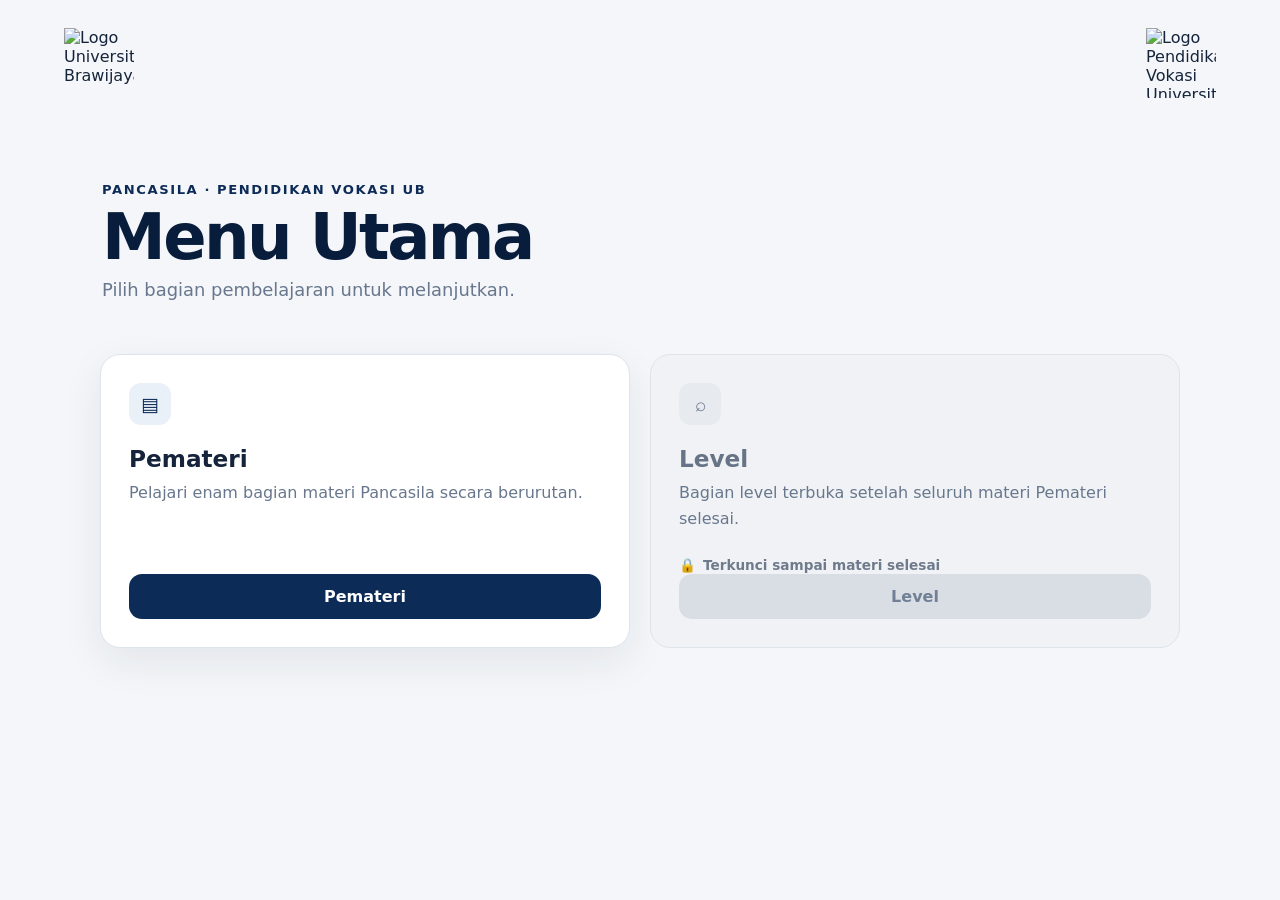
==== menu.html @ 7c61ba81 "Update and rename style.css to menu.html" ====
<!DOCTYPE html>
<html lang="id">
<head>
    <meta charset="UTF-8">
    <meta name="viewport" content="width=device-width, initial-scale=1.0">
    <title>Menu Utama — Pancasila | Pendidikan Vokasi UB</title>
    <style>
        :root {
            --ub-blue: #0d2b57;
            --ub-blue-deep: #081d3b;
            --ub-blue-soft: #eaf0f8;
            --ub-gold: #c9a227;
            --ink: #15243a;
            --muted: #68778d;
            --surface: #ffffff;
            --soft: #f4f6f9;
            --line: #dde4ec;
            --shadow: 0 14px 40px rgba(21, 36, 58, 0.08);
        }

        * { box-sizing: border-box; }
        html { scroll-behavior: smooth; }
        body {
            margin: 0;
            min-height: 100vh;
            font-family: Inter, ui-sans-serif, system-ui, -apple-system, BlinkMacSystemFont, "Segoe UI", sans-serif;
            color: var(--ink);
            background: var(--soft);
        }

        button, a { font: inherit; }
        button { cursor: pointer; }
        img { max-width: 100%; }

        .shell { min-height: 100vh; }

        header {
            position: sticky;
            top: 0;
            z-index: 20;
            display: flex;
            align-items: flex-start;
            justify-content: space-between;
            padding: clamp(16px, 3vw, 28px) clamp(18px, 5vw, 64px);
            background: transparent;
            border-bottom: 0;
        }

        header img {
            width: clamp(46px, 6vw, 70px);
            height: clamp(46px, 6vw, 70px);
            object-fit: contain;
            display: block;
        }

        main {
            width: min(1080px, calc(100% - 32px));
            margin: 0 auto;
            padding: 38px 0 70px;
        }

        .view { display: none; animation: viewIn 260ms ease both; }
        .view.active { display: block; }

        @keyframes viewIn {
            from { opacity: 0; transform: translateY(8px); }
            to { opacity: 1; transform: translateY(0); }
        }

        .menu-hero {
            padding: 18px 2px 28px;
        }

        .eyebrow {
            margin: 0 0 8px;
            font-size: .82rem;
            font-weight: 800;
            letter-spacing: .12em;
            text-transform: uppercase;
            color: var(--ub-blue);
        }

        h1, h2, h3, p { margin-top: 0; }

        h1 {
            margin-bottom: 10px;
            font-size: clamp(2.3rem, 5vw, 4.1rem);
            letter-spacing: -.04em;
            line-height: 1;
            color: var(--ub-blue-deep);
        }

        .lead {
            margin-bottom: 0;
            color: var(--muted);
            font-size: clamp(1rem, 2vw, 1.12rem);
        }

        .menu-grid {
            display: grid;
            grid-template-columns: repeat(2, minmax(0, 1fr));
            gap: 20px;
            margin-top: 26px;
        }

        .menu-card {
            min-height: 210px;
            border: 1px solid var(--line);
            border-radius: 20px;
            background: var(--surface);
            box-shadow: var(--shadow);
            padding: 28px;
            display: flex;
            flex-direction: column;
            justify-content: space-between;
            transition: transform 180ms ease, box-shadow 180ms ease, border-color 180ms ease;
        }

        .menu-card:not(.locked):hover {
            transform: translateY(-3px);
            box-shadow: 0 18px 46px rgba(21, 36, 58, 0.11);
            border-color: #c5d1df;
        }

        .menu-icon {
            width: 42px;
            height: 42px;
            border-radius: 12px;
            display: grid;
            place-items: center;
            background: var(--ub-blue-soft);
            color: var(--ub-blue);
            font-size: 1.2rem;
        }

        .menu-card h2 { margin: 20px 0 8px; font-size: 1.45rem; }
        .menu-card p { margin-bottom: 22px; color: var(--muted); line-height: 1.65; }

        .primary-btn, .secondary-btn, .arrow-btn, .level-btn {
            border: 0;
            border-radius: 13px;
            transition: transform 180ms ease, background 180ms ease, box-shadow 180ms ease, border-color 180ms ease;
        }

        .primary-btn {
            width: 100%;
            padding: 13px 18px;
            background: var(--ub-blue);
            color: #fff;
            font-weight: 800;
        }

        .primary-btn:hover { background: #12376d; transform: translateY(-1px); }

        .locked {
            background: #f0f2f5;
            box-shadow: none;
            color: #677487;
        }

        .locked .menu-icon { background: #e7ebf0; color: #69778a; }
        .locked .primary-btn {
            background: #d9dee5;
            color: #728095;
            cursor: not-allowed;
        }

        .locked .primary-btn:hover { transform: none; background: #d9dee5; }

        .lock-note {
            display: inline-flex;
            align-items: center;
            gap: 7px;
            font-size: .85rem;
            font-weight: 700;
            color: #6f7b8c;
        }

        .section-top {
            display: flex;
            align-items: center;
            justify-content: space-between;
            gap: 16px;
            margin-bottom: 20px;
        }

        .section-title h2 {
            margin-bottom: 7px;
            font-size: clamp(1.8rem, 4vw, 2.65rem);
            letter-spacing: -.03em;
            color: var(--ub-blue-deep);
        }

        .section-title p { margin: 0; color: var(--muted); }

        .secondary-btn {
            padding: 10px 14px;
            color: var(--ub-blue);
            background: #fff;
            border: 1px solid var(--line);
            font-weight: 800;
            white-space: nowrap;
        }

        .secondary-btn:hover { border-color: #bdc9d8; background: #fbfcfe; }

        .material-card {
            border: 1px solid var(--line);
            border-radius: 20px;
            background: #fff;
            box-shadow: var(--shadow);
            overflow: hidden;
        }

        .progress-row {
            display: flex;
            align-items: center;
            justify-content: space-between;
            gap: 16px;
            padding: 15px 22px;
            border-bottom: 1px solid var(--line);
            color: var(--muted);
            font-size: .9rem;
            font-weight: 800;
        }

        .progress-track {
            height: 5px;
            background: #e8edf3;
            overflow: hidden;
        }

        .progress-fill {
            height: 100%;
            width: 16.6667%;
            background: var(--ub-blue);
            transition: width 250ms ease;
        }

        .material-body {
            padding: clamp(24px, 4vw, 48px);
        }

        .material-body h3 {
            margin-bottom: 20px;
            font-size: clamp(1.65rem, 3.6vw, 2.45rem);
            line-height: 1.12;
            letter-spacing: -.025em;
            color: var(--ub-blue-deep);
        }

        .summary-label, .points-label {
            margin: 0 0 8px;
            font-size: .82rem;
            font-weight: 900;
            letter-spacing: .08em;
            text-transform: uppercase;
            color: var(--ub-blue);
        }

        .summary-text {
            margin-bottom: 28px;
            font-size: 1.05rem;
            line-height: 1.8;
            color: #34445a;
        }

        .points-list {
            margin: 0;
            padding-left: 1.2rem;
            color: #304158;
            line-height: 1.75;
        }

        .points-list li { padding-left: .28rem; margin-bottom: 8px; }
        .points-list ul { margin: 7px 0 2px; padding-left: 1.2rem; }

        .material-nav {
            display: grid;
            grid-template-columns: 56px 1fr 56px;
            align-items: center;
            gap: 14px;
            margin-top: 18px;
        }

        .nav-spacer { min-height: 1px; }

        .arrow-btn {
            width: 56px;
            height: 56px;
            display: grid;
            place-items: center;
            background: var(--ub-blue);
            color: #fff;
            font-size: 1.25rem;
            font-weight: 900;
        }

        .arrow-btn:hover:not(:disabled) { background: #12376d; transform: translateY(-1px); }
        .arrow-btn:disabled { background: #d9dee5; color: #8793a2; cursor: not-allowed; }

        .nav-center { text-align: center; }
        .nav-center strong { display: block; margin-bottom: 4px; color: var(--ub-blue-deep); }
        .nav-center span { color: var(--muted); font-size: .92rem; }

        .tutorial-card {
            border: 1px solid var(--line);
            border-radius: 20px;
            background: #fff;
            box-shadow: var(--shadow);
            overflow: hidden;
        }

        .tutorial-stage {
            width: min(680px, 100%);
            aspect-ratio: 1 / 1;
            margin: 0 auto;
            background: #edf1f5;
            display: grid;
            place-items: center;
        }

        .tutorial-stage img {
            width: 100%;
            height: 100%;
            object-fit: contain;
            display: block;
        }

        .tutorial-controls {
            display: grid;
            grid-template-columns: 52px 1fr 52px;
            align-items: center;
            gap: 12px;
            padding: 16px 18px 18px;
        }

        .tutorial-count { text-align: center; font-weight: 900; color: var(--ub-blue-deep); }

        .tutorial-arrow {
            width: 52px;
            height: 48px;
            border: 1px solid var(--line);
            border-radius: 12px;
            background: #fff;
            color: var(--ub-blue);
            font-size: 1.2rem;
            font-weight: 900;
        }

        .tutorial-arrow:hover:not(:disabled) { background: var(--ub-blue-soft); }
        .tutorial-arrow:disabled { color: #99a4b2; background: #f3f5f7; cursor: not-allowed; }

        .level-links {
            width: min(740px, 100%);
            margin: 24px auto 0;
            display: grid;
            grid-template-columns: repeat(2, minmax(0, 1fr));
            gap: 14px;
        }

        .level-btn {
            display: flex;
            align-items: center;
            justify-content: space-between;
            gap: 14px;
            padding: 16px 18px;
            background: var(--ub-blue);
            color: #fff;
            text-decoration: none;
            font-weight: 900;
            box-shadow: 0 8px 22px rgba(13, 43, 87, 0.14);
        }

        .level-btn:hover { background: #12376d; transform: translateY(-1px); }

        .level-sub { display: block; margin-top: 4px; font-size: .78rem; font-weight: 600; opacity: .78; }
        .level-arrow { font-size: 1.1rem; }

        .notice {
            margin-top: 18px;
            padding: 13px 15px;
            border-radius: 12px;
            background: #f8fafc;
            border: 1px solid var(--line);
            color: var(--muted);
            font-size: .9rem;
            line-height: 1.55;
        }

        .sr-only {
            position: absolute;
            width: 1px;
            height: 1px;
            padding: 0;
            margin: -1px;
            overflow: hidden;
            clip: rect(0, 0, 0, 0);
            white-space: nowrap;
            border: 0;
        }

        @media (max-width: 720px) {
            main { width: min(100% - 22px, 680px); padding-top: 26px; }
            .menu-grid { grid-template-columns: 1fr; }
            .menu-card { min-height: 190px; }
            .section-top { align-items: flex-start; }
            .material-nav { grid-template-columns: 50px 1fr 50px; gap: 8px; }
            .arrow-btn { width: 50px; height: 50px; }
        }

        @media (max-width: 520px) {
            header { padding: 14px; }
            header img { width: 50px; height: 50px; }
            main { width: min(100% - 16px, 680px); padding-bottom: 40px; }
            .menu-hero { padding-top: 10px; }
            .menu-card { padding: 22px; }
            .section-top { display: grid; gap: 12px; }
            .secondary-btn { width: 100%; }
            .material-body { padding: 22px 18px; }
            .progress-row { padding-left: 16px; padding-right: 16px; }
            .material-nav { position: sticky; bottom: 10px; background: rgba(244, 246, 249, .96); padding: 10px 0; }
            .level-links { grid-template-columns: 1fr; }
            .tutorial-controls { padding-left: 12px; padding-right: 12px; }
        }

        @media (prefers-reduced-motion: reduce) {
            *, *::before, *::after { animation-duration: .01ms !important; animation-iteration-count: 1 !important; transition-duration: .01ms !important; scroll-behavior: auto !important; }
        }
    </style>
</head>
<body>
    <div class="shell">
        <header aria-label="Identitas Universitas Brawijaya">
            <!-- Logo tetap memakai rasio 1:1 dan object-fit contain. -->
            <img src="logo_ub.png" alt="Logo Universitas Brawijaya">
            <img src="logo_vokasi.png" alt="Logo Pendidikan Vokasi Universitas Brawijaya">
        </header>

        <main>
            <!-- ====================== MENU UTAMA ====================== -->
            <section class="view active" id="menuView" aria-labelledby="menuTitle">
                <div class="menu-hero">
                    <p class="eyebrow">Pancasila · Pendidikan Vokasi UB</p>
                    <h1 id="menuTitle">Menu Utama</h1>
                    <p class="lead">Pilih bagian pembelajaran untuk melanjutkan.</p>
                </div>

                <div class="menu-grid">
                    <article class="menu-card">
                        <div>
                            <div class="menu-icon" aria-hidden="true">▤</div>
                            <h2>Pemateri</h2>
                            <p>Pelajari enam bagian materi Pancasila secara berurutan.</p>
                        </div>
                        <button class="primary-btn" id="materiButton" type="button">Pemateri</button>
                    </article>

                    <article class="menu-card locked" id="levelCard">
                        <div>
                            <div class="menu-icon" aria-hidden="true">⌕</div>
                            <h2>Level</h2>
                            <p>Bagian level terbuka setelah seluruh materi Pemateri selesai.</p>
                        </div>
                        <div>
                            <div class="lock-note" id="lockNote"><span aria-hidden="true">🔒</span> Terkunci sampai materi selesai</div>
                            <button class="primary-btn" id="levelButton" type="button" disabled>Level</button>
                        </div>
                    </article>
                </div>
            </section>

            <!-- ====================== PEMATERI ====================== -->
            <section class="view" id="materialView" aria-labelledby="materialHeading">
                <div class="section-top">
                    <div class="section-title">
                        <h2 id="materialHeading">Pemateri</h2>
                        <p>Materi Pancasila dalam enam bagian.</p>
                    </div>
                    <button class="secondary-btn" id="materialBack" type="button">← Kembali</button>
                </div>

                <article class="material-card">
                    <div class="progress-row">
                        <span id="materialCounter">1 / 6</span>
                        <span>Materi Pancasila</span>
                    </div>
                    <div class="progress-track" aria-hidden="true">
                        <div class="progress-fill" id="materialProgress"></div>
                    </div>
                    <div class="material-body">
                        <h3 id="materialTitle"></h3>
                        <p class="summary-label">Rangkuman:</p>
                        <p class="summary-text" id="materialSummary"></p>
                        <p class="points-label">Poin-Poin Penting:</p>
                        <div id="materialPoints"></div>
                    </div>
                </article>

                <div class="material-nav" aria-label="Navigasi materi">
                    <button class="arrow-btn" id="materialPrev" type="button" aria-label="Materi sebelumnya">←</button>
                    <div class="nav-center">
                        <strong id="navActionLabel">Lanjut ke materi berikutnya</strong>
                        <span id="navActionHint">Gunakan panah untuk berpindah materi.</span>
                    </div>
                    <button class="arrow-btn" id="materialNext" type="button" aria-label="Materi berikutnya">→</button>
                </div>
            </section>

            <!-- ====================== LEVEL / TUTORIAL ====================== -->
            <section class="view" id="levelView" aria-labelledby="levelHeading">
                <div class="section-top">
                    <div class="section-title">
                        <h2 id="levelHeading">Level</h2>
                        <p>Tutorial 1–8 sebelum masuk ke level permainan.</p>
                    </div>
                    <button class="secondary-btn" id="levelBack" type="button">← Kembali</button>
                </div>

                <article class="tutorial-card" aria-label="Tutorial level">
                    <div class="tutorial-stage" id="tutorialStage">
                        <img id="tutorialImage" src="tutorial1.png" alt="Tutorial 1 dari 8">
                    </div>
                    <div class="tutorial-controls">
                        <button class="tutorial-arrow" id="tutorialPrev" type="button" aria-label="Tutorial sebelumnya">←</button>
                        <div class="tutorial-count" id="tutorialCounter">1 / 8</div>
                        <button class="tutorial-arrow" id="tutorialNext" type="button" aria-label="Tutorial berikutnya">→</button>
                    </div>
                </article>

                <!--
                    LINK LEVEL: cukup ganti dua nilai di JavaScript (LEVEL_LINKS)
                    untuk mengganti URL YouTube di kemudian hari.
                -->
                <div class="level-links">
                    <a class="level-btn" id="level1Link" href="https://www.youtube.com/shorts/H8m9UCPLd7U" target="_blank" rel="noopener">
                        <span>LEVEL 1<span class="level-sub">Buka level</span></span>
                        <span class="level-arrow" aria-hidden="true">→</span>
                    </a>
                    <a class="level-btn" id="level2Link" href="https://www.youtube.com/shorts/H8m9UCPLd7U" target="_blank" rel="noopener">
                        <span>LEVEL 2<span class="level-sub">Buka level</span></span>
                        <span class="level-arrow" aria-hidden="true">→</span>
                    </a>
                </div>

                <div class="notice">Level 1 dan Level 2 sama-sama terbuka setelah bagian Level dapat diakses.</div>
            </section>
        </main>
    </div>

    <script>
        /* ====================== KONFIGURASI MUDAH DIUBAH ====================== */
        const ASSET_PATH = '';
        const TUTORIAL_IMAGES = [
            'tutorial1.png',
            'tutorial2.png',
            'tutorial3.png',
            'tutorial4.png',
            'tutorial5.png',
            'tutorial6.png',
            'tutorial7.png',
            'tutorial8.png'
        ];

        // Ganti URL dua level ini bila diperlukan.
        const LEVEL_LINKS = {
            level1: 'https://www.youtube.com/shorts/H8m9UCPLd7U',
            level2: 'https://www.youtube.com/shorts/H8m9UCPLd7U'
        };

        const STORAGE_KEY = 'pancasila_pemateri_selesai';

        /* ====================== DATA MATERI — JANGAN DIUBAH ====================== */
        const MATERIALS = [
            {
                title: '1. Pancasila Dalam Kajian Sejarah',
                summary: 'Pancasila terbentuk melalui proses sejarah panjang dan kemudian disahkan sebagai dasar negara Indonesia.',
                points: `
                    <ul class="points-list">
                        <li><strong>29 Mei–1 Juni 1945:</strong> Sidang BPUPK I membahas dasar negara.</li>
                        <li><strong>1 Juni 1945:</strong> Soekarno memperkenalkan istilah <strong>Pancasila</strong>.</li>
                        <li><strong>10–17 Juli 1945:</strong> Pembahasan dan perumusan Piagam Jakarta.</li>
                        <li><strong>18 Agustus 1945:</strong> Pancasila disahkan sebagai dasar negara dalam UUD 1945.</li>
                        <li>Tokoh utama: <strong>Muhammad Yamin, Soepomo, dan Soekarno</strong>.</li>
                        <li>Perjalanan Pancasila: <strong>Purbakala → Hindu-Buddha → Islam → Kolonialisme → BPUPK → Orde Lama → Orde Baru → Reformasi</strong>.</li>
                        <li>Tantangan saat ini: <strong>korupsi, intoleransi, radikalisme, hoaks, dan politik identitas</strong>.</li>
                    </ul>
                `
            },
            {
                title: '2. Pancasila sebagai Sistem Filsafat',
                summary: 'Pancasila merupakan sistem filsafat karena kelima silanya saling berhubungan dan menjadi dasar pemikiran kehidupan bangsa.',
                points: `
                    <ul class="points-list">
                        <li>Filsafat = berpikir <strong>radikal, sistematis, menyeluruh, dan logis</strong>.</li>
                        <li>Pancasila merupakan <strong>sistem yang utuh</strong>, bukan kumpulan nilai yang terpisah.</li>
                        <li>Lima sila memiliki hubungan <strong>hierarkis-piramidal</strong> dan saling mengisi.</li>
                        <li>Filsafat Pancasila mencakup:
                            <ul>
                                <li><strong>Ontologi</strong> → hakikat</li>
                                <li><strong>Epistemologi</strong> → cara memperoleh pengetahuan</li>
                                <li><strong>Aksiologi</strong> → nilai/kegunaan</li>
                            </ul>
                        </li>
                        <li>Pancasila menjadi <strong>pandangan hidup</strong> dan pedoman dalam kehidupan sehari-hari.</li>
                        <li>Nilai Pancasila berasal dari <strong>budaya, agama, dan pengalaman sejarah bangsa Indonesia</strong>.</li>
                    </ul>
                `
            },
            {
                title: '3. Pancasila sebagai Ideologi',
                summary: 'Pancasila merupakan <strong>ideologi terbuka</strong> yang menjadi jalan tengah antara berbagai ideologi dan menyesuaikan penerapannya dengan perkembangan zaman.',
                points: `
                    <ul class="points-list">
                        <li>Ideologi = seperangkat <strong>nilai, gagasan, dan cita-cita</strong> yang menjadi pedoman.</li>
                        <li>Pancasila adalah <strong>ideologi terbuka</strong>.</li>
                        <li><strong>Nilai dasar tetap</strong>, tetapi penerapannya dapat menyesuaikan perkembangan zaman.</li>
                        <li>Menggabungkan nilai universal seperti <strong>HAM, keadilan, dan demokrasi</strong> dengan <strong>gotong royong dan toleransi</strong>.</li>
                        <li>Menjaga keseimbangan antara <strong>kebebasan individu dan kepentingan bersama</strong>.</li>
                        <li>Tantangan: <strong>radikalisme, disinformasi, kapitalisme global, dan politik identitas</strong>.</li>
                    </ul>
                `
            },
            {
                title: '4. Pancasila sebagai Dasar Negara',
                summary: 'Pancasila merupakan dasar negara, sumber dari segala sumber hukum, dan landasan penyelenggaraan negara.',
                points: `
                    <ul class="points-list">
                        <li>Pancasila menjadi <strong>sumber dari segala sumber hukum</strong>.</li>
                        <li>Menjadi <strong>cita hukum dan landasan pembangunan nasional</strong>.</li>
                        <li>Pancasila tercantum dalam <strong>Pembukaan UUD 1945 Alinea IV</strong>.</li>
                        <li>Hubungan dengan UUD 1945:
                            <ul>
                                <li><strong>Formal:</strong> tercantum dalam Pembukaan UUD 1945.</li>
                                <li><strong>Material:</strong> menjadi isi pokok/fundamental Pembukaan UUD 1945.</li>
                            </ul>
                        </li>
                        <li>Pancasila diterapkan dalam bidang <strong>politik, ekonomi, sosial budaya, serta pertahanan dan keamanan</strong>.</li>
                        <li>Kedudukan Pancasila tetap menjadi dasar negara meskipun UUD 1945 mengalami amandemen.</li>
                    </ul>
                `
            },
            {
                title: '5. Pancasila sebagai Sistem Etika',
                summary: 'Pancasila sebagai sistem etika menjadi pedoman untuk menentukan <strong>baik-buruk dan benar-salah</strong> dalam kehidupan bermasyarakat dan bernegara.',
                points: `
                    <ul class="points-list">
                        <li><strong>Etika:</strong> pemikiran tentang baik-buruk dan benar-salah.</li>
                        <li><strong>Moral:</strong> nilai dan norma yang menjadi pedoman perilaku.</li>
                        <li><strong>Etiket:</strong> aturan sopan santun.</li>
                        <li>Hubungan: <strong>Etika → Moral → Etiket</strong>.</li>
                        <li>Aliran etika:
                            <ul>
                                <li>Hedonisme</li>
                                <li>Utilitarianisme</li>
                                <li>Deontologi</li>
                                <li>Etika kebajikan</li>
                            </ul>
                        </li>
                        <li>Etika Pancasila menggabungkan nilai <strong>religius, kemanusiaan, kebangsaan, demokrasi, dan keadilan</strong>.</li>
                        <li>Pancasila menjadi pedoman menghadapi <strong>intoleransi, diskriminasi, konflik, korupsi, dan ketidakadilan</strong>.</li>
                    </ul>
                `
            },
            {
                title: '6. Pancasila dan IPTEK',
                summary: 'Pancasila menjadi <strong>pedoman nilai dan moral</strong> agar perkembangan IPTEK tetap berorientasi pada manusia dan kepentingan masyarakat.',
                points: `
                    <ul class="points-list">
                        <li>IPTEK memberikan manfaat sekaligus risiko.</li>
                        <li>IPTEK membutuhkan nilai karena penggunaannya dipengaruhi <strong>kepentingan manusia</strong>.</li>
                        <li>Pancasila sebagai filter IPTEK:
                            <ul>
                                <li><strong>Sila 1:</strong> sesuai moral.</li>
                                <li><strong>Sila 2:</strong> menjaga martabat manusia.</li>
                                <li><strong>Sila 3:</strong> memperkuat persatuan.</li>
                                <li><strong>Sila 4:</strong> bersifat inklusif.</li>
                                <li><strong>Sila 5:</strong> manfaatnya harus adil.</li>
                            </ul>
                        </li>
                        <li>Contoh isu: <strong>AI, Big Data, privasi, diskriminasi algoritma, media sosial, dan disinformasi</strong>.</li>
                        <li>Intinya: <strong>IPTEK harus memanusiakan manusia</strong>, bukan merugikan manusia.</li>
                    </ul>
                `
            }
        ];

        /* ====================== ELEMEN ====================== */
        const menuView = document.getElementById('menuView');
        const materialView = document.getElementById('materialView');
        const levelView = document.getElementById('levelView');

        const materiButton = document.getElementById('materiButton');
        const levelButton = document.getElementById('levelButton');
        const levelCard = document.getElementById('levelCard');
        const lockNote = document.getElementById('lockNote');

        const materialBack = document.getElementById('materialBack');
        const levelBack = document.getElementById('levelBack');
        const materialTitle = document.getElementById('materialTitle');
        const materialSummary = document.getElementById('materialSummary');
        const materialPoints = document.getElementById('materialPoints');
        const materialCounter = document.getElementById('materialCounter');
        const materialProgress = document.getElementById('materialProgress');
        const materialPrev = document.getElementById('materialPrev');
        const materialNext = document.getElementById('materialNext');
        const navActionLabel = document.getElementById('navActionLabel');
        const navActionHint = document.getElementById('navActionHint');

        const tutorialImage = document.getElementById('tutorialImage');
        const tutorialCounter = document.getElementById('tutorialCounter');
        const tutorialPrev = document.getElementById('tutorialPrev');
        const tutorialNext = document.getElementById('tutorialNext');
        const level1Link = document.getElementById('level1Link');
        const level2Link = document.getElementById('level2Link');

        let materialIndex = 0;
        let tutorialIndex = 0;

        /* ====================== NAVIGASI VIEW ====================== */
        function showView(view) {
            [menuView, materialView, levelView].forEach((item) => item.classList.remove('active'));
            view.classList.add('active');
            window.scrollTo({ top: 0, behavior: 'smooth' });
        }

        function showMenu() {
            showView(menuView);
        }

        function startMaterials() {
            materialIndex = 0;
            renderMaterial();
            showView(materialView);
        }

        function openLevel() {
            if (!isLearningComplete()) return;
            tutorialIndex = 0;
            renderTutorial();
            showView(levelView);
        }

        /* ====================== STATUS UNLOCK ====================== */
        function isLearningComplete() {
            return localStorage.getItem(STORAGE_KEY) === 'true';
        }

        function updateLevelLock() {
            const unlocked = isLearningComplete();
            levelButton.disabled = !unlocked;
            levelCard.classList.toggle('locked', !unlocked);

            if (unlocked) {
                lockNote.innerHTML = '<span aria-hidden="true">🔓</span> Level terbuka';
                levelButton.textContent = 'Level';
            } else {
                lockNote.innerHTML = '<span aria-hidden="true">🔒</span> Terkunci sampai materi selesai';
                levelButton.textContent = 'Level';
            }
        }

        function completeMaterials() {
            localStorage.setItem(STORAGE_KEY, 'true');
            updateLevelLock();
            showMenu();
        }

        /* ====================== RENDER MATERI ====================== */
        function renderMaterial() {
            const material = MATERIALS[materialIndex];
            const isLast = materialIndex === MATERIALS.length - 1;

            materialTitle.textContent = material.title;
            materialSummary.innerHTML = material.summary;
            materialPoints.innerHTML = material.points;
            materialCounter.textContent = `${materialIndex + 1} / ${MATERIALS.length}`;
            materialProgress.style.width = `${((materialIndex + 1) / MATERIALS.length) * 100}%`;

            materialPrev.disabled = materialIndex === 0;
            materialPrev.setAttribute('aria-label', materialIndex === 0 ? 'Tidak ada materi sebelumnya' : 'Materi sebelumnya');

            materialNext.textContent = isLast ? '✓' : '→';
            materialNext.setAttribute('aria-label', isLast ? 'Selesaikan materi' : 'Materi berikutnya');
            navActionLabel.textContent = isLast ? 'Selesaikan materi' : 'Lanjut ke materi berikutnya';
            navActionHint.textContent = isLast ? 'Setelah selesai, Anda kembali ke Menu Utama.' : 'Gunakan panah untuk berpindah materi.';
        }

        materialPrev.addEventListener('click', () => {
            if (materialIndex <= 0) return;
            materialIndex -= 1;
            renderMaterial();
        });

        materialNext.addEventListener('click', () => {
            if (materialIndex < MATERIALS.length - 1) {
                materialIndex += 1;
                renderMaterial();
            } else {
                completeMaterials();
            }
        });

        /* ====================== TUTORIAL CAROUSEL ====================== */
        function renderTutorial() {
            tutorialImage.src = ASSET_PATH + TUTORIAL_IMAGES[tutorialIndex];
            tutorialImage.alt = `Tutorial ${tutorialIndex + 1} dari ${TUTORIAL_IMAGES.length}`;
            tutorialCounter.textContent = `${tutorialIndex + 1} / ${TUTORIAL_IMAGES.length}`;
            tutorialPrev.disabled = tutorialIndex === 0;
            tutorialNext.disabled = tutorialIndex === TUTORIAL_IMAGES.length - 1;
        }

        function moveTutorial(direction) {
            const nextIndex = tutorialIndex + direction;
            if (nextIndex < 0 || nextIndex >= TUTORIAL_IMAGES.length) return;
            tutorialIndex = nextIndex;
            renderTutorial();
        }

        tutorialPrev.addEventListener('click', () => moveTutorial(-1));
        tutorialNext.addEventListener('click', () => moveTutorial(1));

        let touchStartX = 0;
        let touchStartY = 0;
        const tutorialStage = document.getElementById('tutorialStage');

        tutorialStage.addEventListener('touchstart', (event) => {
            if (!event.changedTouches.length) return;
            touchStartX = event.changedTouches[0].clientX;
            touchStartY = event.changedTouches[0].clientY;
        }, { passive: true });

        tutorialStage.addEventListener('touchend', (event) => {
            if (!event.changedTouches.length) return;
            const dx = event.changedTouches[0].clientX - touchStartX;
            const dy = event.changedTouches[0].clientY - touchStartY;

            if (Math.abs(dx) < 45 || Math.abs(dx) < Math.abs(dy)) return;
            moveTutorial(dx < 0 ? 1 : -1);
        }, { passive: true });

        /* ====================== LINK LEVEL ====================== */
        level1Link.href = LEVEL_LINKS.level1;
        level2Link.href = LEVEL_LINKS.level2;

        /* ====================== TOMBOL KEMBALI / MENU ====================== */
        materiButton.addEventListener('click', startMaterials);
        levelButton.addEventListener('click', openLevel);
        materialBack.addEventListener('click', showMenu);
        levelBack.addEventListener('click', showMenu);

        // Kondisi awal: Level mengikuti status localStorage.
        updateLevelLock();
        renderMaterial();
        renderTutorial();
    </script>
</body>
</html>
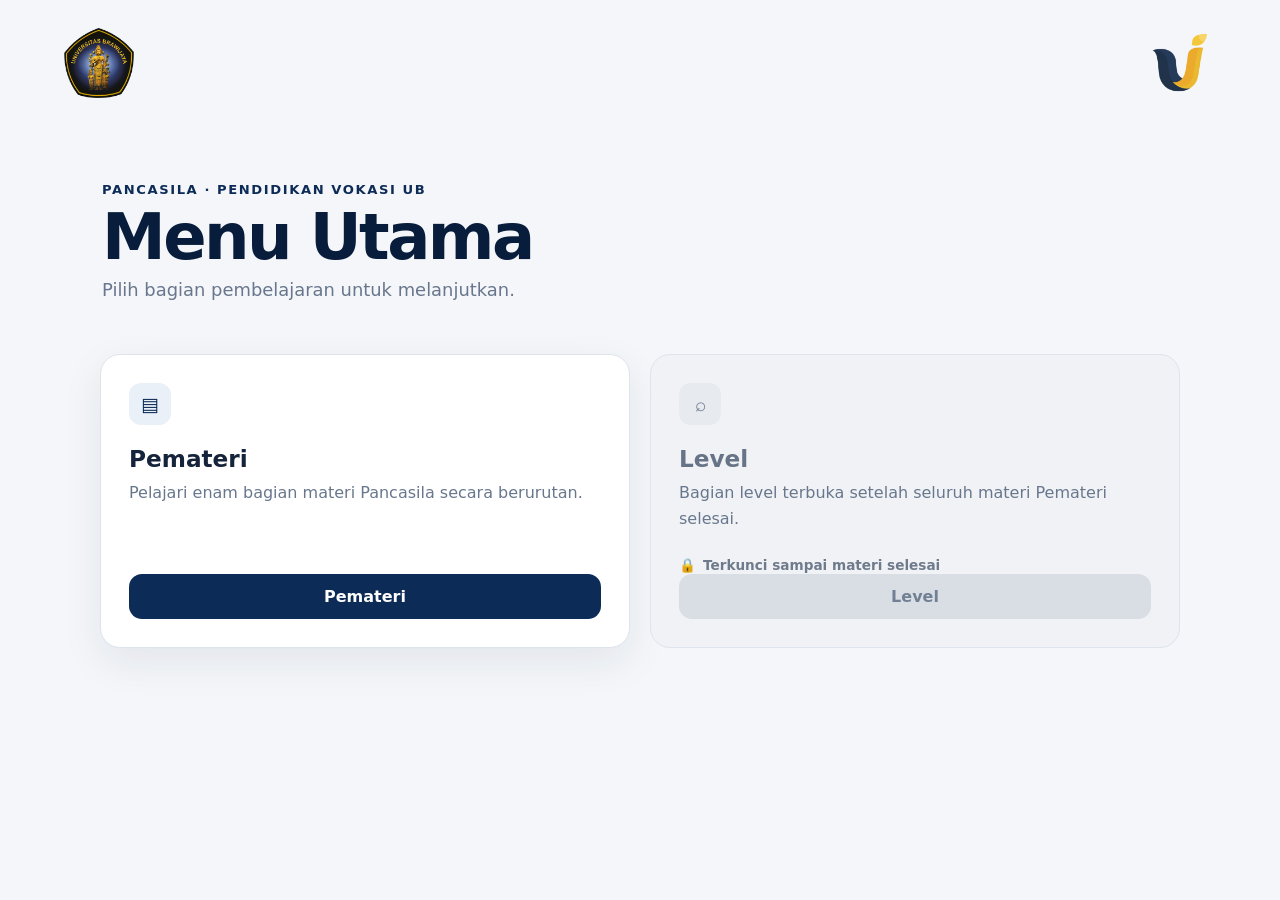
==== commit b9d5ef91: "Update menu.html" ====
--- a/menu.html
+++ b/menu.html
@@ -512,7 +512,7 @@
                 <div class="section-top">
                     <div class="section-title">
                         <h2 id="levelHeading">Level</h2>
-                        <p>Tutorial 1–8 sebelum masuk ke level permainan.</p>
+                        <p>Tutorial 1–6 sebelum masuk ke level permainan.</p>
                     </div>
                     <button class="secondary-btn" id="levelBack" type="button">← Kembali</button>
                 </div>
@@ -523,7 +523,7 @@
                     </div>
                     <div class="tutorial-controls">
                         <button class="tutorial-arrow" id="tutorialPrev" type="button" aria-label="Tutorial sebelumnya">←</button>
-                        <div class="tutorial-count" id="tutorialCounter">1 / 8</div>
+                        <div class="tutorial-count" id="tutorialCounter">1 / 6</div>
                         <button class="tutorial-arrow" id="tutorialNext" type="button" aria-label="Tutorial berikutnya">→</button>
                     </div>
                 </article>
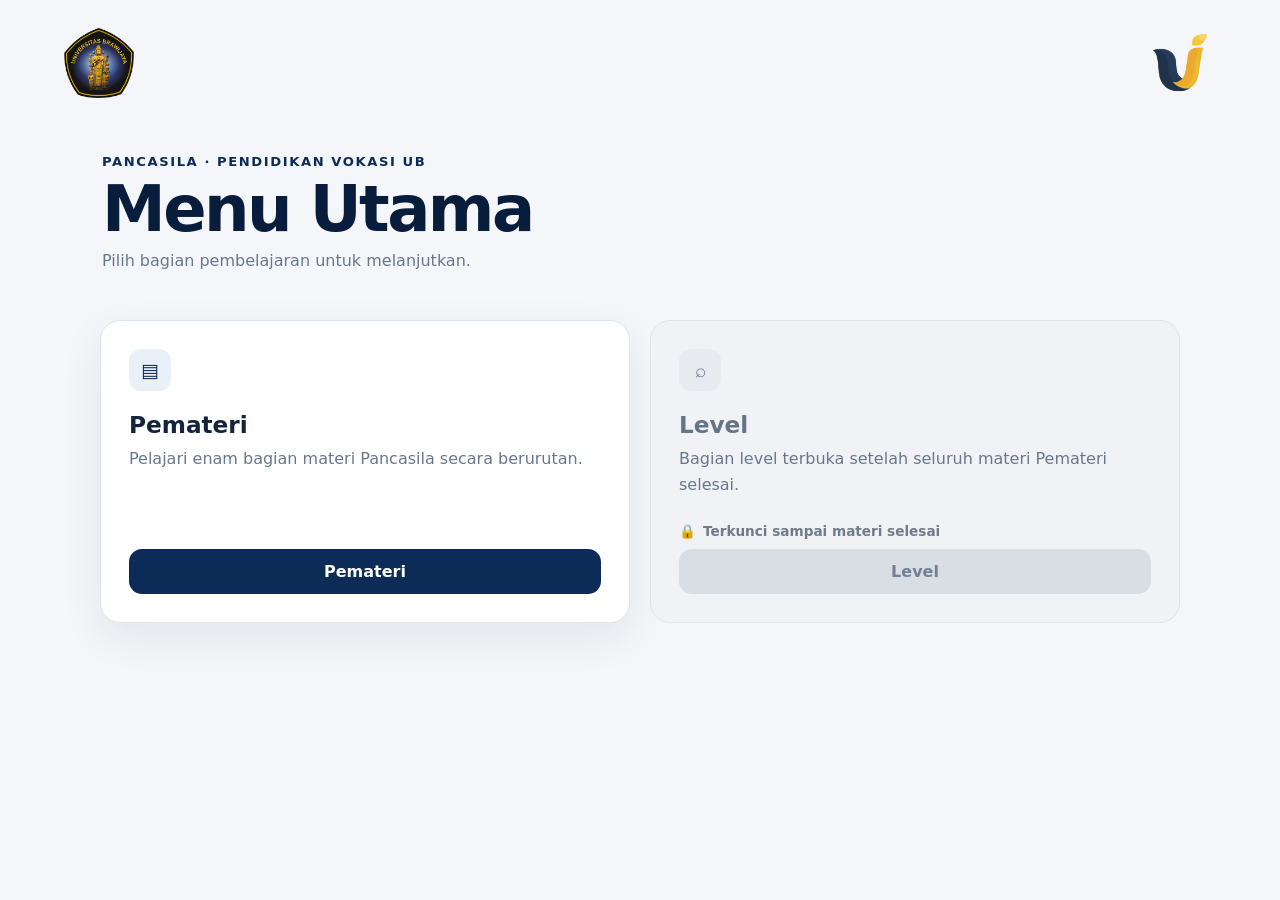
==== commit 25ed94a8: "Update menu.html" ====
--- a/menu.html
+++ b/menu.html
@@ -4,12 +4,22 @@
     <meta charset="UTF-8">
     <meta name="viewport" content="width=device-width, initial-scale=1.0">
     <title>Menu Utama — Pancasila | Pendidikan Vokasi UB</title>
+
+    <!-- PRELOAD: 8 gambar tutorial diminta diambil sejak halaman menu mulai dibuka. -->
+    <link rel="preload" as="image" href="tutorial1.png" fetchpriority="high">
+    <link rel="preload" as="image" href="tutorial2.png" fetchpriority="high">
+    <link rel="preload" as="image" href="tutorial3.png" fetchpriority="high">
+    <link rel="preload" as="image" href="tutorial4.png" fetchpriority="high">
+    <link rel="preload" as="image" href="tutorial5.png" fetchpriority="high">
+    <link rel="preload" as="image" href="tutorial6.png" fetchpriority="high">
+    <link rel="preload" as="image" href="tutorial7.png" fetchpriority="high">
+    <link rel="preload" as="image" href="tutorial8.png" fetchpriority="high">
+
     <style>
         :root {
             --ub-blue: #0d2b57;
             --ub-blue-deep: #081d3b;
             --ub-blue-soft: #eaf0f8;
-            --ub-gold: #c9a227;
             --ink: #15243a;
             --muted: #68778d;
             --surface: #ffffff;
@@ -26,13 +36,10 @@
             font-family: Inter, ui-sans-serif, system-ui, -apple-system, BlinkMacSystemFont, "Segoe UI", sans-serif;
             color: var(--ink);
             background: var(--soft);
-        }
-
+            overflow-x: hidden;
+        }
         button, a { font: inherit; }
         button { cursor: pointer; }
-        img { max-width: 100%; }
-
-        .shell { min-height: 100vh; }
 
         header {
             position: sticky;
@@ -43,9 +50,7 @@
             justify-content: space-between;
             padding: clamp(16px, 3vw, 28px) clamp(18px, 5vw, 64px);
             background: transparent;
-            border-bottom: 0;
-        }
-
+        }
         header img {
             width: clamp(46px, 6vw, 70px);
             height: clamp(46px, 6vw, 70px);
@@ -56,19 +61,13 @@
         main {
             width: min(1080px, calc(100% - 32px));
             margin: 0 auto;
-            padding: 38px 0 70px;
-        }
-
+            padding: 18px 0 70px;
+        }
         .view { display: none; animation: viewIn 260ms ease both; }
         .view.active { display: block; }
-
         @keyframes viewIn {
             from { opacity: 0; transform: translateY(8px); }
             to { opacity: 1; transform: translateY(0); }
-        }
-
-        .menu-hero {
-            padding: 18px 2px 28px;
         }
 
         .eyebrow {
@@ -79,9 +78,7 @@
             text-transform: uppercase;
             color: var(--ub-blue);
         }
-
         h1, h2, h3, p { margin-top: 0; }
-
         h1 {
             margin-bottom: 10px;
             font-size: clamp(2.3rem, 5vw, 4.1rem);
@@ -89,20 +86,15 @@
             line-height: 1;
             color: var(--ub-blue-deep);
         }
-
-        .lead {
-            margin-bottom: 0;
-            color: var(--muted);
-            font-size: clamp(1rem, 2vw, 1.12rem);
-        }
-
+        .lead, .section-title p { color: var(--muted); }
+
+        .menu-hero { padding: 10px 2px 28px; }
         .menu-grid {
             display: grid;
             grid-template-columns: repeat(2, minmax(0, 1fr));
             gap: 20px;
-            margin-top: 26px;
-        }
-
+            margin-top: 6px;
+        }
         .menu-card {
             min-height: 210px;
             border: 1px solid var(--line);
@@ -115,13 +107,10 @@
             justify-content: space-between;
             transition: transform 180ms ease, box-shadow 180ms ease, border-color 180ms ease;
         }
-
         .menu-card:not(.locked):hover {
             transform: translateY(-3px);
             box-shadow: 0 18px 46px rgba(21, 36, 58, 0.11);
-            border-color: #c5d1df;
-        }
-
+        }
         .menu-icon {
             width: 42px;
             height: 42px;
@@ -132,16 +121,14 @@
             color: var(--ub-blue);
             font-size: 1.2rem;
         }
-
         .menu-card h2 { margin: 20px 0 8px; font-size: 1.45rem; }
         .menu-card p { margin-bottom: 22px; color: var(--muted); line-height: 1.65; }
 
-        .primary-btn, .secondary-btn, .arrow-btn, .level-btn {
+        .primary-btn, .secondary-btn, .arrow-btn, .tutorial-arrow, .level-btn {
             border: 0;
             border-radius: 13px;
             transition: transform 180ms ease, background 180ms ease, box-shadow 180ms ease, border-color 180ms ease;
         }
-
         .primary-btn {
             width: 100%;
             padding: 13px 18px;
@@ -149,28 +136,15 @@
             color: #fff;
             font-weight: 800;
         }
-
-        .primary-btn:hover { background: #12376d; transform: translateY(-1px); }
-
-        .locked {
-            background: #f0f2f5;
-            box-shadow: none;
-            color: #677487;
-        }
-
+        .primary-btn:hover:not(:disabled) { background: #12376d; transform: translateY(-1px); }
+        .locked { background: #f0f2f5; box-shadow: none; color: #677487; }
         .locked .menu-icon { background: #e7ebf0; color: #69778a; }
-        .locked .primary-btn {
-            background: #d9dee5;
-            color: #728095;
-            cursor: not-allowed;
-        }
-
-        .locked .primary-btn:hover { transform: none; background: #d9dee5; }
-
+        .locked .primary-btn { background: #d9dee5; color: #728095; cursor: not-allowed; }
         .lock-note {
             display: inline-flex;
             align-items: center;
             gap: 7px;
+            margin-bottom: 10px;
             font-size: .85rem;
             font-weight: 700;
             color: #6f7b8c;
@@ -183,16 +157,12 @@
             gap: 16px;
             margin-bottom: 20px;
         }
-
         .section-title h2 {
             margin-bottom: 7px;
             font-size: clamp(1.8rem, 4vw, 2.65rem);
             letter-spacing: -.03em;
             color: var(--ub-blue-deep);
         }
-
-        .section-title p { margin: 0; color: var(--muted); }
-
         .secondary-btn {
             padding: 10px 14px;
             color: var(--ub-blue);
@@ -201,17 +171,15 @@
             font-weight: 800;
             white-space: nowrap;
         }
-
         .secondary-btn:hover { border-color: #bdc9d8; background: #fbfcfe; }
 
-        .material-card {
+        .material-card, .tutorial-card {
             border: 1px solid var(--line);
             border-radius: 20px;
             background: #fff;
             box-shadow: var(--shadow);
             overflow: hidden;
         }
-
         .progress-row {
             display: flex;
             align-items: center;
@@ -223,24 +191,9 @@
             font-size: .9rem;
             font-weight: 800;
         }
-
-        .progress-track {
-            height: 5px;
-            background: #e8edf3;
-            overflow: hidden;
-        }
-
-        .progress-fill {
-            height: 100%;
-            width: 16.6667%;
-            background: var(--ub-blue);
-            transition: width 250ms ease;
-        }
-
-        .material-body {
-            padding: clamp(24px, 4vw, 48px);
-        }
-
+        .progress-track { height: 5px; background: #e8edf3; overflow: hidden; }
+        .progress-fill { height: 100%; width: 16.6667%; background: var(--ub-blue); transition: width 250ms ease; }
+        .material-body { padding: clamp(24px, 4vw, 48px); }
         .material-body h3 {
             margin-bottom: 20px;
             font-size: clamp(1.65rem, 3.6vw, 2.45rem);
@@ -248,7 +201,6 @@
             letter-spacing: -.025em;
             color: var(--ub-blue-deep);
         }
-
         .summary-label, .points-label {
             margin: 0 0 8px;
             font-size: .82rem;
@@ -257,21 +209,8 @@
             text-transform: uppercase;
             color: var(--ub-blue);
         }
-
-        .summary-text {
-            margin-bottom: 28px;
-            font-size: 1.05rem;
-            line-height: 1.8;
-            color: #34445a;
-        }
-
-        .points-list {
-            margin: 0;
-            padding-left: 1.2rem;
-            color: #304158;
-            line-height: 1.75;
-        }
-
+        .summary-text { margin-bottom: 28px; font-size: 1.05rem; line-height: 1.8; color: #34445a; }
+        .points-list { margin: 0; padding-left: 1.2rem; color: #304158; line-height: 1.75; }
         .points-list li { padding-left: .28rem; margin-bottom: 8px; }
         .points-list ul { margin: 7px 0 2px; padding-left: 1.2rem; }
 
@@ -282,9 +221,6 @@
             gap: 14px;
             margin-top: 18px;
         }
-
-        .nav-spacer { min-height: 1px; }
-
         .arrow-btn {
             width: 56px;
             height: 56px;
@@ -295,38 +231,30 @@
             font-size: 1.25rem;
             font-weight: 900;
         }
-
         .arrow-btn:hover:not(:disabled) { background: #12376d; transform: translateY(-1px); }
         .arrow-btn:disabled { background: #d9dee5; color: #8793a2; cursor: not-allowed; }
-
         .nav-center { text-align: center; }
         .nav-center strong { display: block; margin-bottom: 4px; color: var(--ub-blue-deep); }
         .nav-center span { color: var(--muted); font-size: .92rem; }
 
-        .tutorial-card {
-            border: 1px solid var(--line);
-            border-radius: 20px;
-            background: #fff;
-            box-shadow: var(--shadow);
-            overflow: hidden;
-        }
-
+        /* ==================== TUTORIAL: 1:1 + CACHE ==================== */
         .tutorial-stage {
             width: min(680px, 100%);
             aspect-ratio: 1 / 1;
             margin: 0 auto;
             background: #edf1f5;
-            display: grid;
-            place-items: center;
-        }
-
+            position: relative;
+            overflow: hidden;
+        }
         .tutorial-stage img {
             width: 100%;
             height: 100%;
             object-fit: contain;
             display: block;
-        }
-
+            opacity: 1;
+            transition: opacity 120ms ease;
+        }
+        .tutorial-stage.loading img { opacity: .82; }
         .tutorial-controls {
             display: grid;
             grid-template-columns: 52px 1fr 52px;
@@ -334,20 +262,16 @@
             gap: 12px;
             padding: 16px 18px 18px;
         }
-
         .tutorial-count { text-align: center; font-weight: 900; color: var(--ub-blue-deep); }
-
         .tutorial-arrow {
             width: 52px;
             height: 48px;
             border: 1px solid var(--line);
-            border-radius: 12px;
             background: #fff;
             color: var(--ub-blue);
             font-size: 1.2rem;
             font-weight: 900;
         }
-
         .tutorial-arrow:hover:not(:disabled) { background: var(--ub-blue-soft); }
         .tutorial-arrow:disabled { color: #99a4b2; background: #f3f5f7; cursor: not-allowed; }
 
@@ -358,7 +282,6 @@
             grid-template-columns: repeat(2, minmax(0, 1fr));
             gap: 14px;
         }
-
         .level-btn {
             display: flex;
             align-items: center;
@@ -371,12 +294,9 @@
             font-weight: 900;
             box-shadow: 0 8px 22px rgba(13, 43, 87, 0.14);
         }
-
         .level-btn:hover { background: #12376d; transform: translateY(-1px); }
-
         .level-sub { display: block; margin-top: 4px; font-size: .78rem; font-weight: 600; opacity: .78; }
         .level-arrow { font-size: 1.1rem; }
-
         .notice {
             margin-top: 18px;
             padding: 13px 15px;
@@ -388,33 +308,18 @@
             line-height: 1.55;
         }
 
-        .sr-only {
-            position: absolute;
-            width: 1px;
-            height: 1px;
-            padding: 0;
-            margin: -1px;
-            overflow: hidden;
-            clip: rect(0, 0, 0, 0);
-            white-space: nowrap;
-            border: 0;
-        }
-
         @media (max-width: 720px) {
-            main { width: min(100% - 22px, 680px); padding-top: 26px; }
+            main { width: min(100% - 22px, 680px); padding-top: 12px; }
             .menu-grid { grid-template-columns: 1fr; }
             .menu-card { min-height: 190px; }
             .section-top { align-items: flex-start; }
             .material-nav { grid-template-columns: 50px 1fr 50px; gap: 8px; }
             .arrow-btn { width: 50px; height: 50px; }
         }
-
         @media (max-width: 520px) {
             header { padding: 14px; }
             header img { width: 50px; height: 50px; }
             main { width: min(100% - 16px, 680px); padding-bottom: 40px; }
-            .menu-hero { padding-top: 10px; }
-            .menu-card { padding: 22px; }
             .section-top { display: grid; gap: 12px; }
             .secondary-btn { width: 100%; }
             .material-body { padding: 22px 18px; }
@@ -423,134 +328,111 @@
             .level-links { grid-template-columns: 1fr; }
             .tutorial-controls { padding-left: 12px; padding-right: 12px; }
         }
-
         @media (prefers-reduced-motion: reduce) {
-            *, *::before, *::after { animation-duration: .01ms !important; animation-iteration-count: 1 !important; transition-duration: .01ms !important; scroll-behavior: auto !important; }
+            *, *::before, *::after { animation-duration: .01ms !important; transition-duration: .01ms !important; scroll-behavior: auto !important; }
         }
     </style>
 </head>
 <body>
-    <div class="shell">
-        <header aria-label="Identitas Universitas Brawijaya">
-            <!-- Logo tetap memakai rasio 1:1 dan object-fit contain. -->
-            <img src="logo_ub.png" alt="Logo Universitas Brawijaya">
-            <img src="logo_vokasi.png" alt="Logo Pendidikan Vokasi Universitas Brawijaya">
-        </header>
-
-        <main>
-            <!-- ====================== MENU UTAMA ====================== -->
-            <section class="view active" id="menuView" aria-labelledby="menuTitle">
-                <div class="menu-hero">
-                    <p class="eyebrow">Pancasila · Pendidikan Vokasi UB</p>
-                    <h1 id="menuTitle">Menu Utama</h1>
-                    <p class="lead">Pilih bagian pembelajaran untuk melanjutkan.</p>
-                </div>
-
-                <div class="menu-grid">
-                    <article class="menu-card">
-                        <div>
-                            <div class="menu-icon" aria-hidden="true">▤</div>
-                            <h2>Pemateri</h2>
-                            <p>Pelajari enam bagian materi Pancasila secara berurutan.</p>
-                        </div>
-                        <button class="primary-btn" id="materiButton" type="button">Pemateri</button>
-                    </article>
-
-                    <article class="menu-card locked" id="levelCard">
-                        <div>
-                            <div class="menu-icon" aria-hidden="true">⌕</div>
-                            <h2>Level</h2>
-                            <p>Bagian level terbuka setelah seluruh materi Pemateri selesai.</p>
-                        </div>
-                        <div>
-                            <div class="lock-note" id="lockNote"><span aria-hidden="true">🔒</span> Terkunci sampai materi selesai</div>
-                            <button class="primary-btn" id="levelButton" type="button" disabled>Level</button>
-                        </div>
-                    </article>
-                </div>
-            </section>
-
-            <!-- ====================== PEMATERI ====================== -->
-            <section class="view" id="materialView" aria-labelledby="materialHeading">
-                <div class="section-top">
-                    <div class="section-title">
-                        <h2 id="materialHeading">Pemateri</h2>
-                        <p>Materi Pancasila dalam enam bagian.</p>
+    <header aria-label="Identitas Universitas Brawijaya">
+        <img src="logo_ub.png" alt="Logo Universitas Brawijaya">
+        <img src="logo_vokasi.png" alt="Logo Pendidikan Vokasi Universitas Brawijaya">
+    </header>
+
+    <main>
+        <section class="view active" id="menuView" aria-labelledby="menuTitle">
+            <div class="menu-hero">
+                <p class="eyebrow">Pancasila · Pendidikan Vokasi UB</p>
+                <h1 id="menuTitle">Menu Utama</h1>
+                <p class="lead">Pilih bagian pembelajaran untuk melanjutkan.</p>
+            </div>
+            <div class="menu-grid">
+                <article class="menu-card">
+                    <div>
+                        <div class="menu-icon" aria-hidden="true">▤</div>
+                        <h2>Pemateri</h2>
+                        <p>Pelajari enam bagian materi Pancasila secara berurutan.</p>
                     </div>
-                    <button class="secondary-btn" id="materialBack" type="button">← Kembali</button>
-                </div>
-
-                <article class="material-card">
-                    <div class="progress-row">
-                        <span id="materialCounter">1 / 6</span>
-                        <span>Materi Pancasila</span>
+                    <button class="primary-btn" id="materiButton" type="button">Pemateri</button>
+                </article>
+                <article class="menu-card locked" id="levelCard">
+                    <div>
+                        <div class="menu-icon" aria-hidden="true">⌕</div>
+                        <h2>Level</h2>
+                        <p>Bagian level terbuka setelah seluruh materi Pemateri selesai.</p>
                     </div>
-                    <div class="progress-track" aria-hidden="true">
-                        <div class="progress-fill" id="materialProgress"></div>
-                    </div>
-                    <div class="material-body">
-                        <h3 id="materialTitle"></h3>
-                        <p class="summary-label">Rangkuman:</p>
-                        <p class="summary-text" id="materialSummary"></p>
-                        <p class="points-label">Poin-Poin Penting:</p>
-                        <div id="materialPoints"></div>
+                    <div>
+                        <div class="lock-note" id="lockNote"><span aria-hidden="true">🔒</span> Terkunci sampai materi selesai</div>
+                        <button class="primary-btn" id="levelButton" type="button" disabled>Level</button>
                     </div>
                 </article>
-
-                <div class="material-nav" aria-label="Navigasi materi">
-                    <button class="arrow-btn" id="materialPrev" type="button" aria-label="Materi sebelumnya">←</button>
-                    <div class="nav-center">
-                        <strong id="navActionLabel">Lanjut ke materi berikutnya</strong>
-                        <span id="navActionHint">Gunakan panah untuk berpindah materi.</span>
-                    </div>
-                    <button class="arrow-btn" id="materialNext" type="button" aria-label="Materi berikutnya">→</button>
+            </div>
+        </section>
+
+        <section class="view" id="materialView" aria-labelledby="materialHeading">
+            <div class="section-top">
+                <div class="section-title">
+                    <h2 id="materialHeading">Pemateri</h2>
+                    <p>Materi Pancasila dalam enam bagian.</p>
                 </div>
-            </section>
-
-            <!-- ====================== LEVEL / TUTORIAL ====================== -->
-            <section class="view" id="levelView" aria-labelledby="levelHeading">
-                <div class="section-top">
-                    <div class="section-title">
-                        <h2 id="levelHeading">Level</h2>
-                        <p>Tutorial 1–6 sebelum masuk ke level permainan.</p>
-                    </div>
-                    <button class="secondary-btn" id="levelBack" type="button">← Kembali</button>
+                <button class="secondary-btn" id="materialBack" type="button">← Kembali</button>
+            </div>
+            <article class="material-card">
+                <div class="progress-row">
+                    <span id="materialCounter">1 / 6</span>
+                    <span>Materi Pancasila</span>
                 </div>
-
-                <article class="tutorial-card" aria-label="Tutorial level">
-                    <div class="tutorial-stage" id="tutorialStage">
-                        <img id="tutorialImage" src="tutorial1.png" alt="Tutorial 1 dari 8">
-                    </div>
-                    <div class="tutorial-controls">
-                        <button class="tutorial-arrow" id="tutorialPrev" type="button" aria-label="Tutorial sebelumnya">←</button>
-                        <div class="tutorial-count" id="tutorialCounter">1 / 6</div>
-                        <button class="tutorial-arrow" id="tutorialNext" type="button" aria-label="Tutorial berikutnya">→</button>
-                    </div>
-                </article>
-
-                <!--
-                    LINK LEVEL: cukup ganti dua nilai di JavaScript (LEVEL_LINKS)
-                    untuk mengganti URL YouTube di kemudian hari.
-                -->
-                <div class="level-links">
-                    <a class="level-btn" id="level1Link" href="https://www.youtube.com/shorts/H8m9UCPLd7U" target="_blank" rel="noopener">
-                        <span>LEVEL 1<span class="level-sub">Buka level</span></span>
-                        <span class="level-arrow" aria-hidden="true">→</span>
-                    </a>
-                    <a class="level-btn" id="level2Link" href="https://www.youtube.com/shorts/H8m9UCPLd7U" target="_blank" rel="noopener">
-                        <span>LEVEL 2<span class="level-sub">Buka level</span></span>
-                        <span class="level-arrow" aria-hidden="true">→</span>
-                    </a>
+                <div class="progress-track" aria-hidden="true"><div class="progress-fill" id="materialProgress"></div></div>
+                <div class="material-body">
+                    <h3 id="materialTitle"></h3>
+                    <p class="summary-label">Rangkuman:</p>
+                    <p class="summary-text" id="materialSummary"></p>
+                    <p class="points-label">Poin-Poin Penting:</p>
+                    <div id="materialPoints"></div>
                 </div>
-
-                <div class="notice">Level 1 dan Level 2 sama-sama terbuka setelah bagian Level dapat diakses.</div>
-            </section>
-        </main>
-    </div>
+            </article>
+            <div class="material-nav" aria-label="Navigasi materi">
+                <button class="arrow-btn" id="materialPrev" type="button" aria-label="Materi sebelumnya">←</button>
+                <div class="nav-center">
+                    <strong id="navActionLabel">Lanjut ke materi berikutnya</strong>
+                    <span id="navActionHint">Gunakan panah untuk berpindah materi.</span>
+                </div>
+                <button class="arrow-btn" id="materialNext" type="button" aria-label="Materi berikutnya">→</button>
+            </div>
+        </section>
+
+        <section class="view" id="levelView" aria-labelledby="levelHeading">
+            <div class="section-top">
+                <div class="section-title">
+                    <h2 id="levelHeading">Level</h2>
+                    <p>Tutorial 1–8 sebelum masuk ke level permainan.</p>
+                </div>
+                <button class="secondary-btn" id="levelBack" type="button">← Kembali</button>
+            </div>
+            <article class="tutorial-card" aria-label="Tutorial level">
+                <div class="tutorial-stage" id="tutorialStage">
+                    <img id="tutorialImage" src="tutorial1.png" alt="Tutorial 1 dari 8" decoding="async" fetchpriority="high">
+                </div>
+                <div class="tutorial-controls">
+                    <button class="tutorial-arrow" id="tutorialPrev" type="button" aria-label="Tutorial sebelumnya">←</button>
+                    <div class="tutorial-count" id="tutorialCounter">1 / 8</div>
+                    <button class="tutorial-arrow" id="tutorialNext" type="button" aria-label="Tutorial berikutnya">→</button>
+                </div>
+            </article>
+            <div class="level-links">
+                <a class="level-btn" id="level1Link" href="https://www.youtube.com/shorts/H8m9UCPLd7U" target="_blank" rel="noopener">
+                    <span>LEVEL 1<span class="level-sub">Buka level</span></span><span class="level-arrow" aria-hidden="true">→</span>
+                </a>
+                <a class="level-btn" id="level2Link" href="https://www.youtube.com/shorts/H8m9UCPLd7U" target="_blank" rel="noopener">
+                    <span>LEVEL 2<span class="level-sub">Buka level</span></span><span class="level-arrow" aria-hidden="true">→</span>
+                </a>
+            </div>
+            <div class="notice">Level 1 dan Level 2 sama-sama terbuka setelah bagian Level dapat diakses.</div>
+        </section>
+    </main>
 
     <script>
-        /* ====================== KONFIGURASI MUDAH DIUBAH ====================== */
-        const ASSET_PATH = '';
+        /* ====================== KONFIGURASI ====================== */
         const TUTORIAL_IMAGES = [
             'tutorial1.png',
             'tutorial2.png',
@@ -561,140 +443,37 @@
             'tutorial7.png',
             'tutorial8.png'
         ];
-
-        // Ganti URL dua level ini bila diperlukan.
         const LEVEL_LINKS = {
             level1: 'https://www.youtube.com/shorts/H8m9UCPLd7U',
             level2: 'https://www.youtube.com/shorts/H8m9UCPLd7U'
         };
-
         const STORAGE_KEY = 'pancasila_pemateri_selesai';
 
-        /* ====================== DATA MATERI — JANGAN DIUBAH ====================== */
-        const MATERIALS = [
-            {
-                title: '1. Pancasila Dalam Kajian Sejarah',
-                summary: 'Pancasila terbentuk melalui proses sejarah panjang dan kemudian disahkan sebagai dasar negara Indonesia.',
-                points: `
-                    <ul class="points-list">
-                        <li><strong>29 Mei–1 Juni 1945:</strong> Sidang BPUPK I membahas dasar negara.</li>
-                        <li><strong>1 Juni 1945:</strong> Soekarno memperkenalkan istilah <strong>Pancasila</strong>.</li>
-                        <li><strong>10–17 Juli 1945:</strong> Pembahasan dan perumusan Piagam Jakarta.</li>
-                        <li><strong>18 Agustus 1945:</strong> Pancasila disahkan sebagai dasar negara dalam UUD 1945.</li>
-                        <li>Tokoh utama: <strong>Muhammad Yamin, Soepomo, dan Soekarno</strong>.</li>
-                        <li>Perjalanan Pancasila: <strong>Purbakala → Hindu-Buddha → Islam → Kolonialisme → BPUPK → Orde Lama → Orde Baru → Reformasi</strong>.</li>
-                        <li>Tantangan saat ini: <strong>korupsi, intoleransi, radikalisme, hoaks, dan politik identitas</strong>.</li>
-                    </ul>
-                `
-            },
-            {
-                title: '2. Pancasila sebagai Sistem Filsafat',
-                summary: 'Pancasila merupakan sistem filsafat karena kelima silanya saling berhubungan dan menjadi dasar pemikiran kehidupan bangsa.',
-                points: `
-                    <ul class="points-list">
-                        <li>Filsafat = berpikir <strong>radikal, sistematis, menyeluruh, dan logis</strong>.</li>
-                        <li>Pancasila merupakan <strong>sistem yang utuh</strong>, bukan kumpulan nilai yang terpisah.</li>
-                        <li>Lima sila memiliki hubungan <strong>hierarkis-piramidal</strong> dan saling mengisi.</li>
-                        <li>Filsafat Pancasila mencakup:
-                            <ul>
-                                <li><strong>Ontologi</strong> → hakikat</li>
-                                <li><strong>Epistemologi</strong> → cara memperoleh pengetahuan</li>
-                                <li><strong>Aksiologi</strong> → nilai/kegunaan</li>
-                            </ul>
-                        </li>
-                        <li>Pancasila menjadi <strong>pandangan hidup</strong> dan pedoman dalam kehidupan sehari-hari.</li>
-                        <li>Nilai Pancasila berasal dari <strong>budaya, agama, dan pengalaman sejarah bangsa Indonesia</strong>.</li>
-                    </ul>
-                `
-            },
-            {
-                title: '3. Pancasila sebagai Ideologi',
-                summary: 'Pancasila merupakan <strong>ideologi terbuka</strong> yang menjadi jalan tengah antara berbagai ideologi dan menyesuaikan penerapannya dengan perkembangan zaman.',
-                points: `
-                    <ul class="points-list">
-                        <li>Ideologi = seperangkat <strong>nilai, gagasan, dan cita-cita</strong> yang menjadi pedoman.</li>
-                        <li>Pancasila adalah <strong>ideologi terbuka</strong>.</li>
-                        <li><strong>Nilai dasar tetap</strong>, tetapi penerapannya dapat menyesuaikan perkembangan zaman.</li>
-                        <li>Menggabungkan nilai universal seperti <strong>HAM, keadilan, dan demokrasi</strong> dengan <strong>gotong royong dan toleransi</strong>.</li>
-                        <li>Menjaga keseimbangan antara <strong>kebebasan individu dan kepentingan bersama</strong>.</li>
-                        <li>Tantangan: <strong>radikalisme, disinformasi, kapitalisme global, dan politik identitas</strong>.</li>
-                    </ul>
-                `
-            },
-            {
-                title: '4. Pancasila sebagai Dasar Negara',
-                summary: 'Pancasila merupakan dasar negara, sumber dari segala sumber hukum, dan landasan penyelenggaraan negara.',
-                points: `
-                    <ul class="points-list">
-                        <li>Pancasila menjadi <strong>sumber dari segala sumber hukum</strong>.</li>
-                        <li>Menjadi <strong>cita hukum dan landasan pembangunan nasional</strong>.</li>
-                        <li>Pancasila tercantum dalam <strong>Pembukaan UUD 1945 Alinea IV</strong>.</li>
-                        <li>Hubungan dengan UUD 1945:
-                            <ul>
-                                <li><strong>Formal:</strong> tercantum dalam Pembukaan UUD 1945.</li>
-                                <li><strong>Material:</strong> menjadi isi pokok/fundamental Pembukaan UUD 1945.</li>
-                            </ul>
-                        </li>
-                        <li>Pancasila diterapkan dalam bidang <strong>politik, ekonomi, sosial budaya, serta pertahanan dan keamanan</strong>.</li>
-                        <li>Kedudukan Pancasila tetap menjadi dasar negara meskipun UUD 1945 mengalami amandemen.</li>
-                    </ul>
-                `
-            },
-            {
-                title: '5. Pancasila sebagai Sistem Etika',
-                summary: 'Pancasila sebagai sistem etika menjadi pedoman untuk menentukan <strong>baik-buruk dan benar-salah</strong> dalam kehidupan bermasyarakat dan bernegara.',
-                points: `
-                    <ul class="points-list">
-                        <li><strong>Etika:</strong> pemikiran tentang baik-buruk dan benar-salah.</li>
-                        <li><strong>Moral:</strong> nilai dan norma yang menjadi pedoman perilaku.</li>
-                        <li><strong>Etiket:</strong> aturan sopan santun.</li>
-                        <li>Hubungan: <strong>Etika → Moral → Etiket</strong>.</li>
-                        <li>Aliran etika:
-                            <ul>
-                                <li>Hedonisme</li>
-                                <li>Utilitarianisme</li>
-                                <li>Deontologi</li>
-                                <li>Etika kebajikan</li>
-                            </ul>
-                        </li>
-                        <li>Etika Pancasila menggabungkan nilai <strong>religius, kemanusiaan, kebangsaan, demokrasi, dan keadilan</strong>.</li>
-                        <li>Pancasila menjadi pedoman menghadapi <strong>intoleransi, diskriminasi, konflik, korupsi, dan ketidakadilan</strong>.</li>
-                    </ul>
-                `
-            },
-            {
-                title: '6. Pancasila dan IPTEK',
-                summary: 'Pancasila menjadi <strong>pedoman nilai dan moral</strong> agar perkembangan IPTEK tetap berorientasi pada manusia dan kepentingan masyarakat.',
-                points: `
-                    <ul class="points-list">
-                        <li>IPTEK memberikan manfaat sekaligus risiko.</li>
-                        <li>IPTEK membutuhkan nilai karena penggunaannya dipengaruhi <strong>kepentingan manusia</strong>.</li>
-                        <li>Pancasila sebagai filter IPTEK:
-                            <ul>
-                                <li><strong>Sila 1:</strong> sesuai moral.</li>
-                                <li><strong>Sila 2:</strong> menjaga martabat manusia.</li>
-                                <li><strong>Sila 3:</strong> memperkuat persatuan.</li>
-                                <li><strong>Sila 4:</strong> bersifat inklusif.</li>
-                                <li><strong>Sila 5:</strong> manfaatnya harus adil.</li>
-                            </ul>
-                        </li>
-                        <li>Contoh isu: <strong>AI, Big Data, privasi, diskriminasi algoritma, media sosial, dan disinformasi</strong>.</li>
-                        <li>Intinya: <strong>IPTEK harus memanusiakan manusia</strong>, bukan merugikan manusia.</li>
-                    </ul>
-                `
-            }
-        ];
-
-        /* ====================== ELEMEN ====================== */
+        /*
+         * OPTIMASI PEMANGGILAN GAMBAR:
+         * - Semua URL dibuat satu daftar.
+         * - new Image() memulai request sedini mungkin.
+         * - decode() meminta browser menyiapkan bitmap sebelum gambar dipakai.
+         * - Promise disimpan sehingga renderTutorial() cukup mengganti src dari cache.
+         */
+        const tutorialCache = TUTORIAL_IMAGES.map((src, index) => {
+            const img = new Image();
+            img.decoding = 'async';
+            img.fetchPriority = index === 0 ? 'high' : 'auto';
+            img.src = src;
+            const ready = typeof img.decode === 'function'
+                ? img.decode().catch(() => undefined)
+                : Promise.resolve();
+            return { src, img, ready };
+        });
+
         const menuView = document.getElementById('menuView');
         const materialView = document.getElementById('materialView');
         const levelView = document.getElementById('levelView');
-
         const materiButton = document.getElementById('materiButton');
         const levelButton = document.getElementById('levelButton');
         const levelCard = document.getElementById('levelCard');
         const lockNote = document.getElementById('lockNote');
-
         const materialBack = document.getElementById('materialBack');
         const levelBack = document.getElementById('levelBack');
         const materialTitle = document.getElementById('materialTitle');
@@ -706,150 +485,143 @@
         const materialNext = document.getElementById('materialNext');
         const navActionLabel = document.getElementById('navActionLabel');
         const navActionHint = document.getElementById('navActionHint');
-
         const tutorialImage = document.getElementById('tutorialImage');
         const tutorialCounter = document.getElementById('tutorialCounter');
         const tutorialPrev = document.getElementById('tutorialPrev');
         const tutorialNext = document.getElementById('tutorialNext');
-        const level1Link = document.getElementById('level1Link');
-        const level2Link = document.getElementById('level2Link');
+        const tutorialStage = document.getElementById('tutorialStage');
 
         let materialIndex = 0;
         let tutorialIndex = 0;
 
-        /* ====================== NAVIGASI VIEW ====================== */
+        const MATERIALS = [
+            {
+                title: '1. Pancasila Dalam Kajian Sejarah',
+                summary: 'Pancasila terbentuk melalui proses sejarah panjang dan kemudian disahkan sebagai dasar negara Indonesia.',
+                points: `<ul class="points-list"><li><strong>29 Mei–1 Juni 1945:</strong> Sidang BPUPK I membahas dasar negara.</li><li><strong>1 Juni 1945:</strong> Soekarno memperkenalkan istilah <strong>Pancasila</strong>.</li><li><strong>10–17 Juli 1945:</strong> Pembahasan dan perumusan Piagam Jakarta.</li><li><strong>18 Agustus 1945:</strong> Pancasila disahkan sebagai dasar negara dalam UUD 1945.</li><li>Tokoh utama: <strong>Muhammad Yamin, Soepomo, dan Soekarno</strong>.</li><li>Perjalanan Pancasila: <strong>Purbakala → Hindu-Buddha → Islam → Kolonialisme → BPUPK → Orde Lama → Orde Baru → Reformasi</strong>.</li><li>Tantangan saat ini: <strong>korupsi, intoleransi, radikalisme, hoaks, dan politik identitas</strong>.</li></ul>`
+            },
+            {
+                title: '2. Pancasila sebagai Sistem Filsafat',
+                summary: 'Pancasila merupakan sistem filsafat karena kelima silanya saling berhubungan dan menjadi dasar pemikiran kehidupan bangsa.',
+                points: `<ul class="points-list"><li>Filsafat = berpikir <strong>radikal, sistematis, menyeluruh, dan logis</strong>.</li><li>Pancasila merupakan <strong>sistem yang utuh</strong>, bukan kumpulan nilai yang terpisah.</li><li>Lima sila memiliki hubungan <strong>hierarkis-piramidal</strong> dan saling mengisi.</li><li>Filsafat Pancasila mencakup:<ul><li><strong>Ontologi</strong> → hakikat</li><li><strong>Epistemologi</strong> → cara memperoleh pengetahuan</li><li><strong>Aksiologi</strong> → nilai/kegunaan</li></ul></li><li>Pancasila menjadi <strong>pandangan hidup</strong> dan pedoman dalam kehidupan sehari-hari.</li><li>Nilai Pancasila berasal dari <strong>budaya, agama, dan pengalaman sejarah bangsa Indonesia</strong>.</li></ul>`
+            },
+            {
+                title: '3. Pancasila sebagai Ideologi',
+                summary: 'Pancasila merupakan <strong>ideologi terbuka</strong> yang menjadi jalan tengah antara berbagai ideologi dan menyesuaikan penerapannya dengan perkembangan zaman.',
+                points: `<ul class="points-list"><li>Ideologi = seperangkat <strong>nilai, gagasan, dan cita-cita</strong> yang menjadi pedoman.</li><li>Pancasila adalah <strong>ideologi terbuka</strong>.</li><li><strong>Nilai dasar tetap</strong>, tetapi penerapannya dapat menyesuaikan perkembangan zaman.</li><li>Menggabungkan nilai universal seperti <strong>HAM, keadilan, dan demokrasi</strong> dengan <strong>gotong royong dan toleransi</strong>.</li><li>Menjaga keseimbangan antara <strong>kebebasan individu dan kepentingan bersama</strong>.</li><li>Tantangan: <strong>radikalisme, disinformasi, kapitalisme global, dan politik identitas</strong>.</li></ul>`
+            },
+            {
+                title: '4. Pancasila sebagai Dasar Negara',
+                summary: 'Pancasila merupakan dasar negara, sumber dari segala sumber hukum, dan landasan penyelenggaraan negara.',
+                points: `<ul class="points-list"><li>Pancasila menjadi <strong>sumber dari segala sumber hukum</strong>.</li><li>Menjadi <strong>cita hukum dan landasan pembangunan nasional</strong>.</li><li>Pancasila tercantum dalam <strong>Pembukaan UUD 1945 Alinea IV</strong>.</li><li>Hubungan dengan UUD 1945:<ul><li><strong>Formal:</strong> tercantum dalam Pembukaan UUD 1945.</li><li><strong>Material:</strong> menjadi isi pokok/fundamental Pembukaan UUD 1945.</li></ul></li><li>Pancasila diterapkan dalam bidang <strong>politik, ekonomi, sosial budaya, serta pertahanan dan keamanan</strong>.</li><li>Kedudukan Pancasila tetap menjadi dasar negara meskipun UUD 1945 mengalami amandemen.</li></ul>`
+            },
+            {
+                title: '5. Pancasila sebagai Sistem Etika',
+                summary: 'Pancasila sebagai sistem etika menjadi pedoman untuk menentukan <strong>baik-buruk dan benar-salah</strong> dalam kehidupan bermasyarakat dan bernegara.',
+                points: `<ul class="points-list"><li><strong>Etika:</strong> pemikiran tentang baik-buruk dan benar-salah.</li><li><strong>Moral:</strong> nilai dan norma yang menjadi pedoman perilaku.</li><li><strong>Etiket:</strong> aturan sopan santun.</li><li>Hubungan: <strong>Etika → Moral → Etiket</strong>.</li><li>Aliran etika:<ul><li>Hedonisme</li><li>Utilitarianisme</li><li>Deontologi</li><li>Etika kebajikan</li></ul></li><li>Etika Pancasila menggabungkan nilai <strong>religius, kemanusiaan, kebangsaan, demokrasi, dan keadilan</strong>.</li><li>Pancasila menjadi pedoman menghadapi <strong>intoleransi, diskriminasi, konflik, korupsi, dan ketidakadilan</strong>.</li></ul>`
+            },
+            {
+                title: '6. Pancasila dan IPTEK',
+                summary: 'Pancasila menjadi <strong>pedoman nilai dan moral</strong> agar perkembangan IPTEK tetap berorientasi pada manusia dan kepentingan masyarakat.',
+                points: `<ul class="points-list"><li>IPTEK memberikan manfaat sekaligus risiko.</li><li>IPTEK membutuhkan nilai karena penggunaannya dipengaruhi <strong>kepentingan manusia</strong>.</li><li>Pancasila sebagai filter IPTEK:<ul><li><strong>Sila 1:</strong> sesuai moral.</li><li><strong>Sila 2:</strong> menjaga martabat manusia.</li><li><strong>Sila 3:</strong> memperkuat persatuan.</li><li><strong>Sila 4:</strong> bersifat inklusif.</li><li><strong>Sila 5:</strong> manfaatnya harus adil.</li></ul></li><li>Contoh isu: <strong>AI, Big Data, privasi, diskriminasi algoritma, media sosial, dan disinformasi</strong>.</li><li>Intinya: <strong>IPTEK harus memanusiakan manusia</strong>, bukan merugikan manusia.</li></ul>`
+            }
+        ];
+
         function showView(view) {
             [menuView, materialView, levelView].forEach((item) => item.classList.remove('active'));
             view.classList.add('active');
             window.scrollTo({ top: 0, behavior: 'smooth' });
         }
-
-        function showMenu() {
-            showView(menuView);
-        }
-
-        function startMaterials() {
-            materialIndex = 0;
-            renderMaterial();
-            showView(materialView);
-        }
-
-        function openLevel() {
-            if (!isLearningComplete()) return;
-            tutorialIndex = 0;
-            renderTutorial();
-            showView(levelView);
-        }
-
-        /* ====================== STATUS UNLOCK ====================== */
-        function isLearningComplete() {
-            return localStorage.getItem(STORAGE_KEY) === 'true';
-        }
-
+        function isLearningComplete() { return localStorage.getItem(STORAGE_KEY) === 'true'; }
         function updateLevelLock() {
             const unlocked = isLearningComplete();
             levelButton.disabled = !unlocked;
             levelCard.classList.toggle('locked', !unlocked);
-
-            if (unlocked) {
-                lockNote.innerHTML = '<span aria-hidden="true">🔓</span> Level terbuka';
-                levelButton.textContent = 'Level';
-            } else {
-                lockNote.innerHTML = '<span aria-hidden="true">🔒</span> Terkunci sampai materi selesai';
-                levelButton.textContent = 'Level';
-            }
-        }
-
-        function completeMaterials() {
-            localStorage.setItem(STORAGE_KEY, 'true');
-            updateLevelLock();
-            showMenu();
-        }
-
-        /* ====================== RENDER MATERI ====================== */
+            lockNote.innerHTML = unlocked
+                ? '<span aria-hidden="true">🔓</span> Level terbuka'
+                : '<span aria-hidden="true">🔒</span> Terkunci sampai materi selesai';
+        }
         function renderMaterial() {
             const material = MATERIALS[materialIndex];
             const isLast = materialIndex === MATERIALS.length - 1;
-
             materialTitle.textContent = material.title;
             materialSummary.innerHTML = material.summary;
             materialPoints.innerHTML = material.points;
             materialCounter.textContent = `${materialIndex + 1} / ${MATERIALS.length}`;
             materialProgress.style.width = `${((materialIndex + 1) / MATERIALS.length) * 100}%`;
-
             materialPrev.disabled = materialIndex === 0;
-            materialPrev.setAttribute('aria-label', materialIndex === 0 ? 'Tidak ada materi sebelumnya' : 'Materi sebelumnya');
-
             materialNext.textContent = isLast ? '✓' : '→';
             materialNext.setAttribute('aria-label', isLast ? 'Selesaikan materi' : 'Materi berikutnya');
             navActionLabel.textContent = isLast ? 'Selesaikan materi' : 'Lanjut ke materi berikutnya';
             navActionHint.textContent = isLast ? 'Setelah selesai, Anda kembali ke Menu Utama.' : 'Gunakan panah untuk berpindah materi.';
         }
-
+        function renderTutorial() {
+            const cached = tutorialCache[tutorialIndex];
+            tutorialCounter.textContent = `${tutorialIndex + 1} / ${TUTORIAL_IMAGES.length}`;
+            tutorialPrev.disabled = tutorialIndex === 0;
+            tutorialNext.disabled = tutorialIndex === TUTORIAL_IMAGES.length - 1;
+            tutorialStage.classList.remove('loading');
+
+            // Gunakan objek Image yang sudah dipanggil saat halaman pertama kali dibuka.
+            tutorialImage.src = cached.src;
+            tutorialImage.alt = `Tutorial ${tutorialIndex + 1} dari ${TUTORIAL_IMAGES.length}`;
+        }
+        function moveTutorial(direction) {
+            const nextIndex = tutorialIndex + direction;
+            if (nextIndex < 0 || nextIndex >= TUTORIAL_IMAGES.length) return;
+            tutorialIndex = nextIndex;
+            renderTutorial();
+        }
+
+        materiButton.addEventListener('click', () => {
+            materialIndex = 0;
+            renderMaterial();
+            showView(materialView);
+        });
+        levelButton.addEventListener('click', () => {
+            if (!isLearningComplete()) return;
+            tutorialIndex = 0;
+            renderTutorial();
+            showView(levelView);
+        });
+        materialBack.addEventListener('click', () => showView(menuView));
+        levelBack.addEventListener('click', () => showView(menuView));
         materialPrev.addEventListener('click', () => {
             if (materialIndex <= 0) return;
             materialIndex -= 1;
             renderMaterial();
         });
-
         materialNext.addEventListener('click', () => {
             if (materialIndex < MATERIALS.length - 1) {
                 materialIndex += 1;
                 renderMaterial();
             } else {
-                completeMaterials();
+                localStorage.setItem(STORAGE_KEY, 'true');
+                updateLevelLock();
+                showView(menuView);
             }
         });
-
-        /* ====================== TUTORIAL CAROUSEL ====================== */
-        function renderTutorial() {
-            tutorialImage.src = ASSET_PATH + TUTORIAL_IMAGES[tutorialIndex];
-            tutorialImage.alt = `Tutorial ${tutorialIndex + 1} dari ${TUTORIAL_IMAGES.length}`;
-            tutorialCounter.textContent = `${tutorialIndex + 1} / ${TUTORIAL_IMAGES.length}`;
-            tutorialPrev.disabled = tutorialIndex === 0;
-            tutorialNext.disabled = tutorialIndex === TUTORIAL_IMAGES.length - 1;
-        }
-
-        function moveTutorial(direction) {
-            const nextIndex = tutorialIndex + direction;
-            if (nextIndex < 0 || nextIndex >= TUTORIAL_IMAGES.length) return;
-            tutorialIndex = nextIndex;
-            renderTutorial();
-        }
-
         tutorialPrev.addEventListener('click', () => moveTutorial(-1));
         tutorialNext.addEventListener('click', () => moveTutorial(1));
 
         let touchStartX = 0;
         let touchStartY = 0;
-        const tutorialStage = document.getElementById('tutorialStage');
-
         tutorialStage.addEventListener('touchstart', (event) => {
             if (!event.changedTouches.length) return;
             touchStartX = event.changedTouches[0].clientX;
             touchStartY = event.changedTouches[0].clientY;
         }, { passive: true });
-
         tutorialStage.addEventListener('touchend', (event) => {
             if (!event.changedTouches.length) return;
             const dx = event.changedTouches[0].clientX - touchStartX;
             const dy = event.changedTouches[0].clientY - touchStartY;
-
             if (Math.abs(dx) < 45 || Math.abs(dx) < Math.abs(dy)) return;
             moveTutorial(dx < 0 ? 1 : -1);
         }, { passive: true });
 
-        /* ====================== LINK LEVEL ====================== */
-        level1Link.href = LEVEL_LINKS.level1;
-        level2Link.href = LEVEL_LINKS.level2;
-
-        /* ====================== TOMBOL KEMBALI / MENU ====================== */
-        materiButton.addEventListener('click', startMaterials);
-        levelButton.addEventListener('click', openLevel);
-        materialBack.addEventListener('click', showMenu);
-        levelBack.addEventListener('click', showMenu);
-
-        // Kondisi awal: Level mengikuti status localStorage.
+        document.getElementById('level1Link').href = LEVEL_LINKS.level1;
+        document.getElementById('level2Link').href = LEVEL_LINKS.level2;
+
         updateLevelLock();
         renderMaterial();
         renderTutorial();
